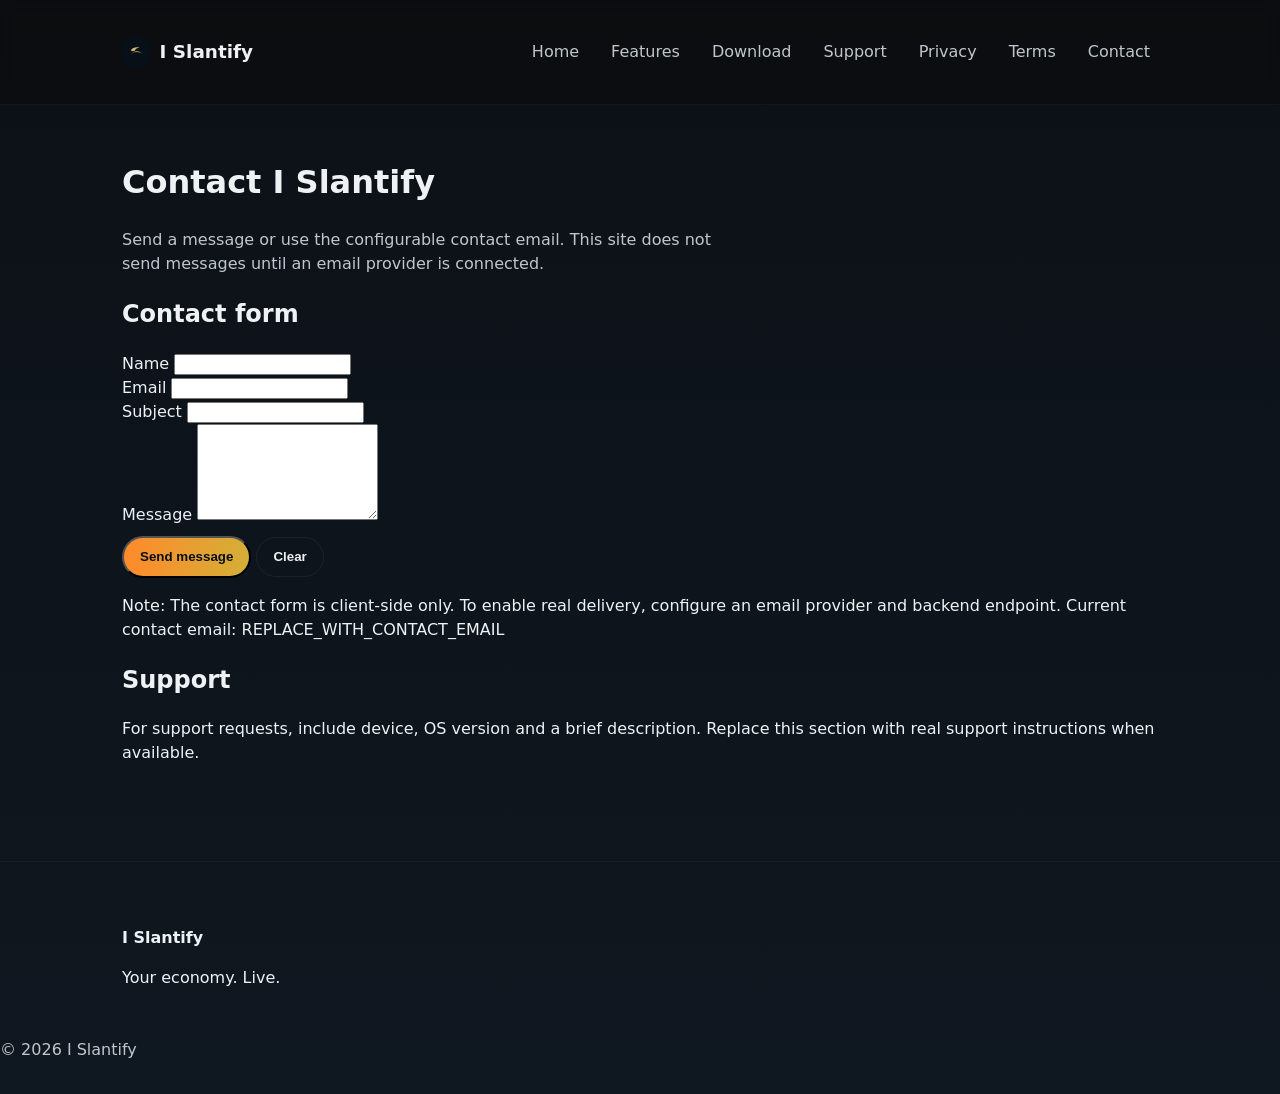
==== docs/contact/index.html @ b616e68d "Publish I Slantify website (docs) — ready for deploy Co-authored-by: Copilot <223556219+Copilot@user" ====
<!doctype html>
<html lang="en">
<head>
  <meta charset="utf-8">
  <meta name="viewport" content="width=device-width,initial-scale=1">
  <title>Contact — I Slantify</title>
  <meta name="description" content="Contact I Slantify.">
  <link rel="stylesheet" href="../assets/styles.css">
  <script src="../assets/config.js" defer></script>
</head>
<body>
  <header class="site-header">
    <div class="container header-inner">
      <a class="brand" href="../"><img src="../assets/icon-drake.svg" alt="I Slantify drake" class="drake-icon" aria-hidden="true"><span>I Slantify</span></a>
      <nav class="main-nav" aria-label="Main navigation">
        <a href="../">Home</a>
        <a href="../#features">Features</a>
        <a href="../download/">Download</a>
        <a href="../support/">Support</a>
        <a href="../privacy/">Privacy</a>
        <a href="../terms/">Terms</a>
        <a href="index.html">Contact</a>
      </nav>
      <button class="mobile-toggle" aria-expanded="false">Menu</button>
    </div>
  </header>

  <main>
    <div class="container">
      <h1>Contact I Slantify</h1>
      <p class="lead">Send a message or use the configurable contact email. This site does not send messages until an email provider is connected.</p>

      <section>
        <h2>Contact form</h2>
        <form id="contact-form" novalidate>
          <div>
            <label for="name">Name</label>
            <input id="name" name="name" type="text" required aria-required="true" />
          </div>
          <div>
            <label for="email">Email</label>
            <input id="email" name="email" type="email" required aria-required="true" />
          </div>
          <div>
            <label for="subject">Subject</label>
            <input id="subject" name="subject" type="text" required aria-required="true" />
          </div>
          <div>
            <label for="message">Message</label>
            <textarea id="message" name="message" rows="6" required aria-required="true"></textarea>
          </div>
          <div style="margin-top:.6rem">
            <button type="submit" class="btn primary">Send message</button>
            <button type="button" id="clear" class="btn secondary">Clear</button>
          </div>
          <p id="form-status" role="status" aria-live="polite" style="margin-top:.6rem"></p>
        </form>
        <p class="muted">Note: The contact form is client-side only. To enable real delivery, configure an email provider and backend endpoint. Current contact email: <span id="contact-email">REPLACE_WITH_CONTACT_EMAIL</span></p>
      </section>

      <section>
        <h2>Support</h2>
        <p>For support requests, include device, OS version and a brief description. Replace this section with real support instructions when available.</p>
      </section>
    </div>
  </main>

  <footer class="site-footer">
    <div class="container footer-inner">
      <div>
        <strong>I Slantify</strong>
        <p>Your economy. Live.</p>
      </div>
    </div>
    <div class="copyright">&copy; <span id="year"></span> I Slantify</div>
  </footer>

  <script>
    document.getElementById('year').textContent=new Date().getFullYear();
    const cfg = window.SITE_CONFIG || {};
    const contactEmailEl = document.getElementById('contact-email');
    if(cfg.CONTACT_EMAIL && !cfg.CONTACT_EMAIL.includes('REPLACE_WITH')) contactEmailEl.textContent = cfg.CONTACT_EMAIL;

    // Contact form validation (client-side only)
    const form = document.getElementById('contact-form');
    const status = document.getElementById('form-status');
    const clearBtn = document.getElementById('clear');
    if (clearBtn) clearBtn.addEventListener('click', () => form.reset());

    if (form) {
      form.addEventListener('submit', (ev) => {
        ev.preventDefault();
        status.textContent = '';
        const name = form.name.value.trim();
        const email = form.email.value.trim();
        const subject = form.subject.value.trim();
        const message = form.message.value.trim();
        if(!name || !email || !subject || !message) {
          status.textContent = 'Please fill in all required fields.'; status.style.color = '#ffb84d'; return;
        }
        // No backend configured — present instructions to user
        status.textContent = 'This form is not connected to an email service. Copy your message or contact us at: ' + (cfg.CONTACT_EMAIL && !cfg.CONTACT_EMAIL.includes('REPLACE_WITH') ? cfg.CONTACT_EMAIL : 'REPLACE_WITH_CONTACT_EMAIL');
        status.style.color = '#bfc7cd';
      });
    }
  </script>
</body>
</html>
---- docs/assets/styles.css ----
:root{
 --bg:#0f1720; /* lighter dark base */
 --card:#0b1220; /* slightly lighter card */
 --text:#eef2f5; /* lighter text */
 --muted:#bfc7cd; /* lighter muted */
 --accent:#ff8a2b; /* brighter orange */
 --gold:#d4af37; /* warmer gold */
  --radius:12px;
  --max-width:1100px;
}
*{box-sizing:border-box}
body{background:linear-gradient(180deg,#0c1116 0%, #0f1720 100%);color:var(--text);font-family:Inter, system-ui, -apple-system, 'Segoe UI', Roboto, 'Helvetica Neue', Arial;line-height:1.5;margin:0}
.container{max-width:var(--max-width);margin:0 auto;padding:2rem}
.site-header{border-bottom:1px solid rgba(255,255,255,0.04);position:sticky;top:0;background:rgba(12,12,12,0.55);backdrop-filter:blur(6px);z-index:30}
.header-inner{display:flex;align-items:center;gap:1rem;justify-content:space-between}
.brand{font-weight:700;color:var(--text);text-decoration:none;font-size:1.15rem;display:inline-flex;align-items:center;gap:.6rem}
.drake-icon{width:28px;height:28px;display:inline-block}
.main-nav{display:flex;gap:1rem}
.main-nav a{color:var(--muted);text-decoration:none;padding:.5rem}
.main-nav a:hover{color:var(--text)}
.mobile-toggle{display:none;background:transparent;border:1px solid rgba(255,255,255,0.06);color:var(--text);padding:.4rem .6rem;border-radius:8px}
.hero{padding:3.2rem 0}
.title{font-size:2.4rem;letter-spacing:1px;margin:.2rem 0;color:var(--text)}
.tagline{color:var(--accent);font-weight:700;margin:0}
.lead{color:var(--muted);max-width:60ch}
.hero-cta{margin-top:1rem;display:flex;gap:.8rem;flex-wrap:wrap}
.btn{display:inline-flex;align-items:center;gap:.6rem;padding:.7rem 1rem;border-radius:999px;text-decoration:none;font-weight:600}
.btn.primary{background:linear-gradient(90deg,var(--accent),var(--gold));color:#071018}
.btn.secondary{background:transparent;border:1px solid rgba(255,255,255,0.06);color:var(--text)}
.btn.ghost{background:transparent;border:1px dashed rgba(255,255,255,0.03);color:var(--muted)}
.btn.disabled{opacity:.6;pointer-events:none}
/* App badge styles (black/orange brand) */
.app-badges{display:flex;gap:0.8rem;margin-top:1.2rem;flex-wrap:wrap}
.app-badge{display:inline-flex;align-items:center;gap:.8rem;background:#05060a;color:var(--text);padding:.6rem 1rem;border-radius:12px;text-decoration:none;box-shadow:0 6px 18px rgba(2,6,12,0.6);min-height:48px}
.app-badge .icon-wrap{width:40px;height:40px;border-radius:8px;background:linear-gradient(180deg,var(--accent),var(--gold));display:flex;align-items:center;justify-content:center}
.app-badge img{width:26px;height:26px}
.app-badge .meta{display:flex;flex-direction:column;line-height:1}
.app-badge .meta .small{font-size:12px;color:var(--muted)}
.app-badge .meta .big{font-weight:700}
.features{padding:2.2rem 0}
.feature-grid{display:grid;grid-template-columns:repeat(auto-fit,minmax(180px,1fr));gap:1rem}
.card{background:linear-gradient(180deg, rgba(255,255,255,0.02), rgba(255,255,255,0.01));padding:1rem;border-radius:var(--radius);min-height:120px}
.download-cta{padding:2rem 0}
.download-buttons{display:flex;gap:1rem;flex-wrap:wrap}
.store{background:rgba(255,255,255,0.04);padding:.6rem 1rem;border-radius:10px}
.site-footer{border-top:1px solid rgba(255,255,255,0.04);padding:2rem 0;margin-top:3rem}
.footer-inner{display:flex;gap:1rem;align-items:center;justify-content:space-between}
.footer-nav{display:flex;flex-direction:column;gap:.4rem}
.store-links{display:flex;flex-direction:column;gap:.4rem}
footer .copyright{color:var(--muted)}
@media (max-width:800px){
 .header-inner{padding:0 1rem}
 .main-nav{display:none}
 .mobile-toggle{display:inline-block}
 .main-nav.open{display:flex;flex-direction:column;position:absolute;left:0;right:0;background:#071018;padding:1rem}
 .footer-inner{flex-direction:column;align-items:flex-start}
}
a[aria-disabled='true']{cursor:default}
.visually-hidden{position:absolute;left:-10000px}
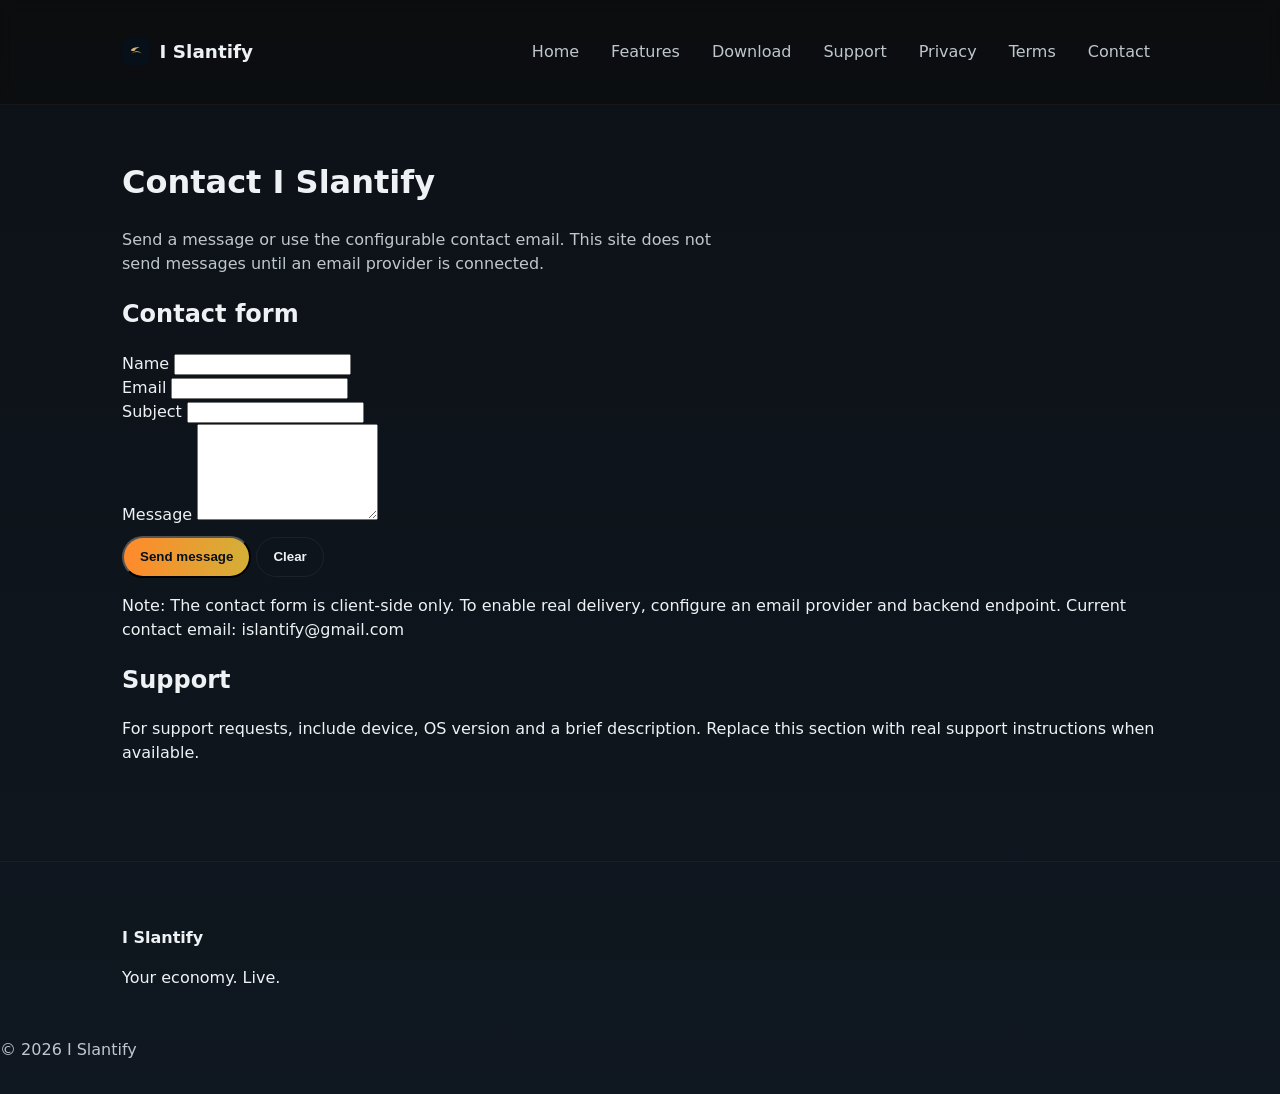
==== commit 7f4057bf: "Update production email config and live domain references for I Slantify SUPPORT_EMAIL=supportislant" ====
--- a/docs/contact/index.html
+++ b/docs/contact/index.html
@@ -55,7 +55,7 @@
           </div>
           <p id="form-status" role="status" aria-live="polite" style="margin-top:.6rem"></p>
         </form>
-        <p class="muted">Note: The contact form is client-side only. To enable real delivery, configure an email provider and backend endpoint. Current contact email: <span id="contact-email">REPLACE_WITH_CONTACT_EMAIL</span></p>
+        <p class="muted">Note: The contact form is client-side only. To enable real delivery, configure an email provider and backend endpoint. Current contact email: <span id="contact-email">islantify@gmail.com</span></p>
       </section>
 
       <section>
@@ -99,7 +99,8 @@
           status.textContent = 'Please fill in all required fields.'; status.style.color = '#ffb84d'; return;
         }
         // No backend configured — present instructions to user
-        status.textContent = 'This form is not connected to an email service. Copy your message or contact us at: ' + (cfg.CONTACT_EMAIL && !cfg.CONTACT_EMAIL.includes('REPLACE_WITH') ? cfg.CONTACT_EMAIL : 'REPLACE_WITH_CONTACT_EMAIL');
+        const sendEmail = cfg.CONTACT_EMAIL && !cfg.CONTACT_EMAIL.includes('REPLACE_WITH') ? cfg.CONTACT_EMAIL : 'islantify@gmail.com';
+        status.textContent = 'This form is not connected to an email service. Copy your message or contact us at: ' + sendEmail;
         status.style.color = '#bfc7cd';
       });
     }
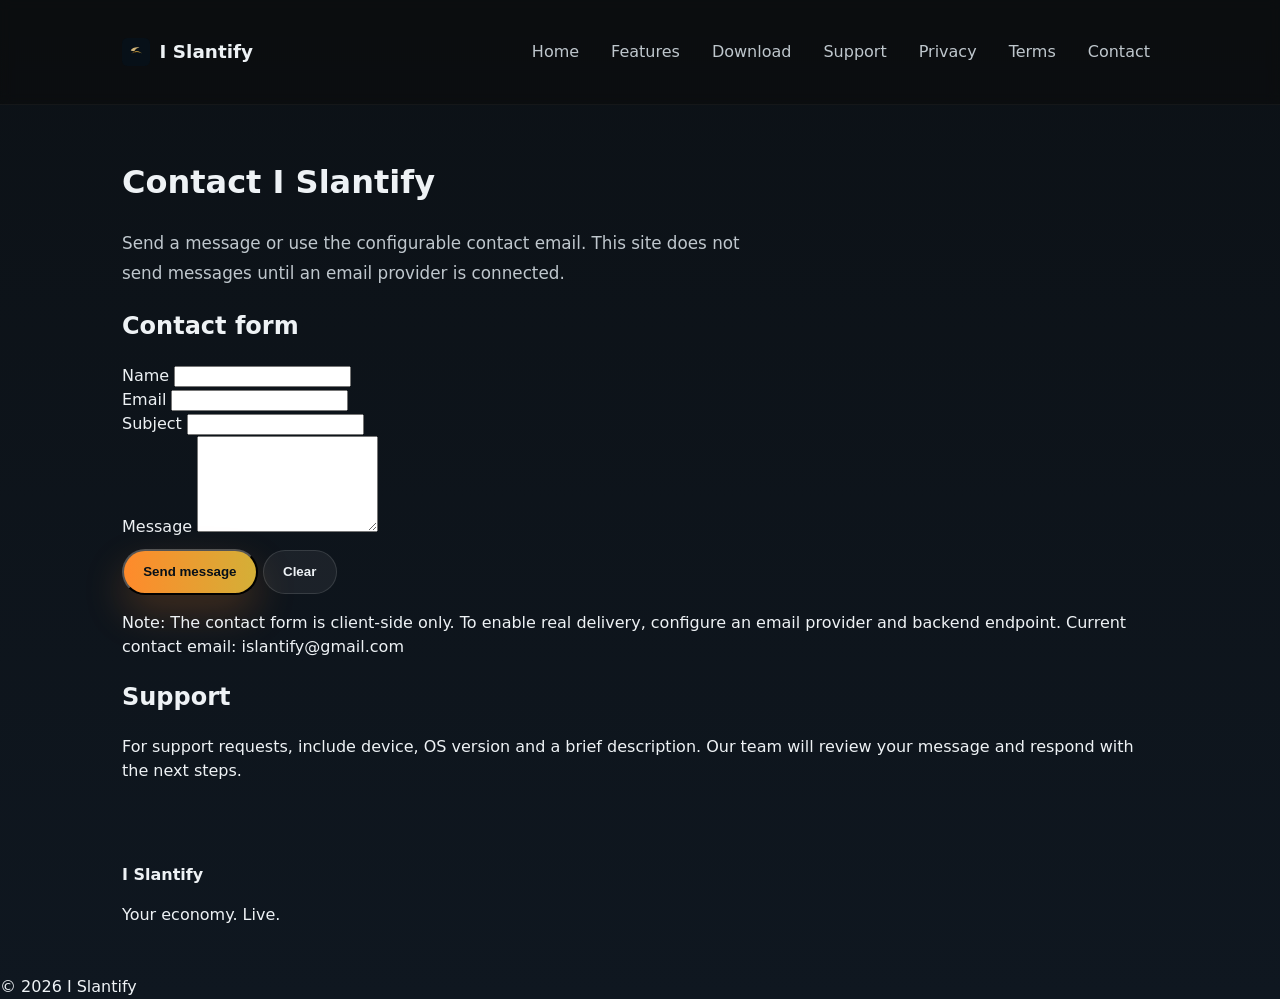
==== commit df285217: "Finalize production homepage and legal pages, update privacy/terms text and support contact copy" ====
--- a/docs/contact/index.html
+++ b/docs/contact/index.html
@@ -60,7 +60,7 @@
 
       <section>
         <h2>Support</h2>
-        <p>For support requests, include device, OS version and a brief description. Replace this section with real support instructions when available.</p>
+        <p>For support requests, include device, OS version and a brief description. Our team will review your message and respond with the next steps.</p>
       </section>
     </div>
   </main>
--- a/docs/assets/styles.css
+++ b/docs/assets/styles.css
@@ -9,7 +9,7 @@
   --max-width:1100px;
 }
 *{box-sizing:border-box}
-body{background:linear-gradient(180deg,#0c1116 0%, #0f1720 100%);color:var(--text);font-family:Inter, system-ui, -apple-system, 'Segoe UI', Roboto, 'Helvetica Neue', Arial;line-height:1.5;margin:0}
+body{background:linear-gradient(180deg,#0c1116 0%, #0f1720 100%);color:var(--text);font-family:Inter, system-ui, -apple-system, 'Segoe UI', Roboto, 'Helvetica Neue', Arial;line-height:1.5;margin:0;overflow-x:hidden}
 .container{max-width:var(--max-width);margin:0 auto;padding:2rem}
 .site-header{border-bottom:1px solid rgba(255,255,255,0.04);position:sticky;top:0;background:rgba(12,12,12,0.55);backdrop-filter:blur(6px);z-index:30}
 .header-inner{display:flex;align-items:center;gap:1rem;justify-content:space-between}
@@ -19,41 +19,111 @@
 .main-nav a{color:var(--muted);text-decoration:none;padding:.5rem}
 .main-nav a:hover{color:var(--text)}
 .mobile-toggle{display:none;background:transparent;border:1px solid rgba(255,255,255,0.06);color:var(--text);padding:.4rem .6rem;border-radius:8px}
-.hero{padding:3.2rem 0}
-.title{font-size:2.4rem;letter-spacing:1px;margin:.2rem 0;color:var(--text)}
-.tagline{color:var(--accent);font-weight:700;margin:0}
-.lead{color:var(--muted);max-width:60ch}
-.hero-cta{margin-top:1rem;display:flex;gap:.8rem;flex-wrap:wrap}
-.btn{display:inline-flex;align-items:center;gap:.6rem;padding:.7rem 1rem;border-radius:999px;text-decoration:none;font-weight:600}
-.btn.primary{background:linear-gradient(90deg,var(--accent),var(--gold));color:#071018}
-.btn.secondary{background:transparent;border:1px solid rgba(255,255,255,0.06);color:var(--text)}
+.hero{padding:5rem 0}
+.hero-grid{display:grid;grid-template-columns:1.1fr .95fr;gap:2rem;align-items:center}
+.hero-copy{max-width:560px}
+.eyebrow{display:inline-flex;padding:.45rem 1rem;border-radius:999px;background:rgba(255,255,255,.04);color:var(--accent);font-size:.85rem;text-transform:uppercase;letter-spacing:.12em}
+.title{font-size:3.4rem;letter-spacing:1px;margin:.6rem 0;color:var(--text);line-height:1.02}
+.tagline{color:var(--accent);font-weight:700;font-size:1.35rem;margin:.2rem 0}
+.lead{color:var(--muted);max-width:58ch;font-size:1.05rem;line-height:1.8}
+.hero-cta{margin-top:1.8rem;display:flex;gap:.9rem;flex-wrap:wrap}
+.btn{display:inline-flex;align-items:center;gap:.7rem;padding:.85rem 1.2rem;border-radius:999px;text-decoration:none;font-weight:700;transition:transform .2s ease,box-shadow .2s ease}
+.btn:hover{transform:translateY(-1px)}
+.btn.primary{background:linear-gradient(90deg,var(--accent),var(--gold));color:#071018;box-shadow:0 18px 40px rgba(255,138,43,.22)}
+.btn.secondary{background:rgba(255,255,255,.06);border:1px solid rgba(255,255,255,0.12);color:var(--text)}
 .btn.ghost{background:transparent;border:1px dashed rgba(255,255,255,0.03);color:var(--muted)}
 .btn.disabled{opacity:.6;pointer-events:none}
-/* App badge styles (black/orange brand) */
-.app-badges{display:flex;gap:0.8rem;margin-top:1.2rem;flex-wrap:wrap}
-.app-badge{display:inline-flex;align-items:center;gap:.8rem;background:#05060a;color:var(--text);padding:.6rem 1rem;border-radius:12px;text-decoration:none;box-shadow:0 6px 18px rgba(2,6,12,0.6);min-height:48px}
-.app-badge .icon-wrap{width:40px;height:40px;border-radius:8px;background:linear-gradient(180deg,var(--accent),var(--gold));display:flex;align-items:center;justify-content:center}
-.app-badge img{width:26px;height:26px}
-.app-badge .meta{display:flex;flex-direction:column;line-height:1}
-.app-badge .meta .small{font-size:12px;color:var(--muted)}
-.app-badge .meta .big{font-weight:700}
-.features{padding:2.2rem 0}
-.feature-grid{display:grid;grid-template-columns:repeat(auto-fit,minmax(180px,1fr));gap:1rem}
-.card{background:linear-gradient(180deg, rgba(255,255,255,0.02), rgba(255,255,255,0.01));padding:1rem;border-radius:var(--radius);min-height:120px}
-.download-cta{padding:2rem 0}
-.download-buttons{display:flex;gap:1rem;flex-wrap:wrap}
-.store{background:rgba(255,255,255,0.04);padding:.6rem 1rem;border-radius:10px}
-.site-footer{border-top:1px solid rgba(255,255,255,0.04);padding:2rem 0;margin-top:3rem}
-.footer-inner{display:flex;gap:1rem;align-items:center;justify-content:space-between}
-.footer-nav{display:flex;flex-direction:column;gap:.4rem}
-.store-links{display:flex;flex-direction:column;gap:.4rem}
-footer .copyright{color:var(--muted)}
+.hero-highlights{display:flex;flex-wrap:wrap;gap:.8rem;margin-top:2rem}
+.hero-highlights span{background:rgba(255,255,255,.05);padding:.75rem 1rem;border-radius:999px;font-size:.92rem;color:var(--muted);border:1px solid rgba(255,255,255,.06)}
+.hero-visual{display:flex;flex-direction:column;gap:1.5rem;align-items:center}
+.phone-shell{width:100%;max-width:420px;background:linear-gradient(180deg,#09101b,#0f1724);border:1px solid rgba(255,255,255,.08);box-shadow:0 40px 90px rgba(0,0,0,.35);border-radius:42px;padding:1rem;display:flex;flex-direction:column;gap:1rem}
+.phone-top{display:flex;align-items:center;justify-content:space-between;color:var(--muted);font-size:.85rem;gap:.75rem;padding:.5rem 0 .2rem}
+.screen-chip{width:46px;height:10px;border-radius:999px;background:linear-gradient(90deg,var(--accent),var(--gold));display:inline-block;box-shadow:0 0 18px rgba(255,138,43,.18)}
+.screen-title{font-weight:700;color:#f8fbff}
+.screen-tag{font-size:.72rem;padding:.4rem .8rem;border-radius:999px;background:rgba(255,138,43,.12);color:var(--accent);text-transform:uppercase;letter-spacing:.08em}
+.phone-screen{background:rgba(255,255,255,.02);border:1px solid rgba(255,255,255,.07);border-radius:32px;padding:1.5rem;display:flex;flex-direction:column;gap:1.4rem}
+.screen-balance{display:flex;flex-direction:column;gap:.35rem}
+.screen-label{font-size:.92rem;color:var(--muted);text-transform:uppercase;letter-spacing:.12em}
+.screen-value{font-size:3rem;line-height:1;letter-spacing:.01em;color:var(--text)}
+.screen-note{color:var(--muted);font-size:.98rem}
+.screen-metrics{display:grid;grid-template-columns:1fr 1fr;gap:1rem}
+.screen-metrics div{background:rgba(255,255,255,.035);padding:1rem;border-radius:22px;border:1px solid rgba(255,255,255,.06)}
+.screen-metrics span{display:block;color:var(--muted);font-size:.9rem;margin-bottom:.45rem}
+.screen-metrics strong{display:block;font-size:1.1rem;color:var(--text)}
+.screen-forecast{display:grid;grid-template-columns:1fr 1fr;gap:1rem}
+.screen-forecast div{background:rgba(255,255,255,.03);padding:1rem;border-radius:22px;border:1px solid rgba(255,255,255,.06)}
+.screen-forecast span{color:var(--muted);font-size:.9rem}
+.screen-forecast strong{display:block;margin-top:.45rem;font-size:1.05rem;color:var(--text)}
+.hero-qr-grid{display:grid;grid-template-columns:minmax(220px,340px);gap:1rem;margin-top:1rem}
+.hero-qr-grid .qr-block{background:rgba(255,255,255,.03);border:1px solid rgba(255,255,255,.07);padding:1rem;border-radius:24px;display:flex;flex-direction:column;align-items:center;gap:.8rem}
+.hero-qr-grid .qr-block p{font-size:.95rem;color:var(--muted);margin:0;text-align:center}
+.section-header{max-width:760px;margin:0 auto 2rem;text-align:center}
+.section-header .eyebrow{margin-bottom:1rem}
+.live-income{padding:4rem 0}
+.live-grid{display:grid;grid-template-columns:1.1fr .9fr;gap:1.5rem;align-items:start}
+.income-panel{background:linear-gradient(180deg,rgba(255,138,43,.12),rgba(5,12,21,.98));padding:2rem;border-radius:30px;border:1px solid rgba(255,138,43,.12);box-shadow:0 30px 70px rgba(0,0,0,.22)}
+.income-panel-top{display:flex;justify-content:space-between;align-items:center;color:var(--muted);margin-bottom:1.5rem}
+.demo-pill{padding:.45rem .95rem;border-radius:999px;background:rgba(255,138,43,.15);color:var(--accent);font-size:.78rem;text-transform:uppercase;letter-spacing:.08em}
+.income-panel-value strong{font-size:3.1rem;line-height:1;color:var(--text);display:block}
+.panel-caption{color:var(--muted);margin-top:.6rem;font-size:1rem}
+.income-trend{margin-top:1.8rem;padding:1rem;border-radius:24px;background:rgba(255,255,255,.02);border:1px solid rgba(255,255,255,.06);color:var(--text)}
+.income-trend span{display:inline-flex;align-items:center;gap:.55rem;font-weight:700;color:var(--accent);font-size:1rem}
+.income-trend p{margin:.5rem 0 0;color:var(--muted);font-size:.95rem}
+.income-details{display:grid;gap:1rem}
+.detail-card{background:linear-gradient(180deg, rgba(255,255,255,.02), rgba(255,255,255,0.01));padding:1.4rem;border-radius:24px;border:1px solid rgba(255,255,255,.06)}
+.detail-card h3{margin-top:0;margin-bottom:.8rem}
+.feature-showcase{padding:4rem 0}
+.feature-showcase .feature-grid{grid-template-columns:repeat(auto-fit,minmax(240px,1fr));gap:1.2rem}
+.feature-card{background:linear-gradient(180deg,rgba(255,255,255,.03),rgba(255,255,255,.01));padding:1.5rem;border-radius:28px;border:1px solid rgba(255,255,255,.06);backdrop-filter:blur(4px);min-height:320px;display:flex;flex-direction:column}
+.feature-card h3{margin:1.15rem 0 .8rem}
+.feature-card p{color:var(--muted);flex:1}
+.feature-screen{height:170px;border-radius:28px;position:relative;overflow:hidden;background:linear-gradient(180deg,#08101b,#111925);border:1px solid rgba(255,255,255,.06);box-shadow:inset 0 0 0 1px rgba(255,255,255,.02)}
+.feature-screen::before{content:'';position:absolute;top:0;left:0;width:100%;height:30%;background:linear-gradient(180deg,rgba(255,255,255,.12),transparent)}
+.feature-live{background-image:radial-gradient(circle at top left,rgba(255,138,43,.24),transparent 35%),linear-gradient(180deg,#07121c,#101a28)}
+.feature-overview{background-image:radial-gradient(circle at top right,rgba(212,175,55,.22),transparent 35%),linear-gradient(180deg,#08101a,#121b26)}
+.feature-budget{background-image:radial-gradient(circle at top left,rgba(255,138,43,.16),transparent 30%),linear-gradient(180deg,#09101d,#111b27)}
+.feature-wallet{background-image:radial-gradient(circle at bottom right,rgba(255,255,255,.08),transparent 30%),linear-gradient(180deg,#08131f,#0f1d2a)}
+.feature-bank{background-image:radial-gradient(circle at top right,rgba(255,255,255,.08),transparent 32%),linear-gradient(180deg,#08101d,#111d28)}
+.feature-ai{background-image:radial-gradient(circle at top left,rgba(255,138,43,.18),transparent 30%),linear-gradient(180deg,#09101d,#121922)}
+.video-section{padding:4rem 0}
+.section-split{display:grid;grid-template-columns:1fr 1fr;gap:2rem;align-items:center}
+.video-copy{max-width:560px}
+.video-placeholder{display:flex;justify-content:center}
+.video-frame{width:100%;min-height:270px;border-radius:32px;border:1px solid rgba(255,255,255,.06);background:linear-gradient(180deg,rgba(255,255,255,.02),rgba(255,255,255,.01));display:flex;align-items:center;justify-content:center;flex-direction:column;gap:1rem;padding:2rem}
+.play-icon{width:70px;height:70px;border-radius:50%;background:rgba(255,138,43,.18);display:flex;align-items:center;justify-content:center;position:relative}
+.play-icon::before{content:'';border-style:solid;border-width:14px 0 14px 22px;border-color:transparent transparent transparent rgba(255,255,255,.95);display:inline-block;margin-left:5px}
+.video-frame p{color:var(--muted);max-width:20rem;text-align:center;margin:0}
+.why-section{padding:4rem 0}
+.why-grid{display:grid;grid-template-columns:repeat(auto-fit,minmax(220px,1fr));gap:1rem}
+.download-panel{padding:4rem 0}
+.download-grid{display:grid;grid-template-columns:1.2fr .9fr;gap:2rem;align-items:center}
+.download-copy{max-width:560px}
+.download-actions{margin-top:1.5rem;display:flex;flex-wrap:wrap;gap:1rem}
+.download-qr-card{display:flex;justify-content:center}
+.download-qr-card .qr-block{width:100%;max-width:320px;padding:1.5rem;background:rgba(255,255,255,.03);border:1px solid rgba(255,255,255,.07);border-radius:28px;display:flex;flex-direction:column;align-items:center;gap:1rem}
+.download-qr-card .qr-block p{color:var(--muted);text-align:center;margin:0}
+@media (max-width:1200px){
+ .hero-grid,.section-split,.live-grid,.download-grid{grid-template-columns:1fr}
+ .hero{padding:4rem 0}
+}
+@media (max-width:900px){
+ .title{font-size:2.8rem}
+ .hero-copy{max-width:100%}
+ .hero-visual{width:100%}
+ .hero-highlights{justify-content:flex-start}
+ .feature-card{min-height:0}
+}
 @media (max-width:800px){
  .header-inner{padding:0 1rem}
  .main-nav{display:none}
  .mobile-toggle{display:inline-block}
  .main-nav.open{display:flex;flex-direction:column;position:absolute;left:0;right:0;background:#071018;padding:1rem}
  .footer-inner{flex-direction:column;align-items:flex-start}
+ .hero-grid,.section-split,.live-grid,.download-grid{grid-template-columns:1fr}
+ .phone-shell{max-width:100%}
+ .hero-cta,.download-actions{flex-direction:column}
+ .feature-grid{grid-template-columns:1fr}
+ .hero{padding:3rem 0}
 }
 a[aria-disabled='true']{cursor:default}
 .visually-hidden{position:absolute;left:-10000px}
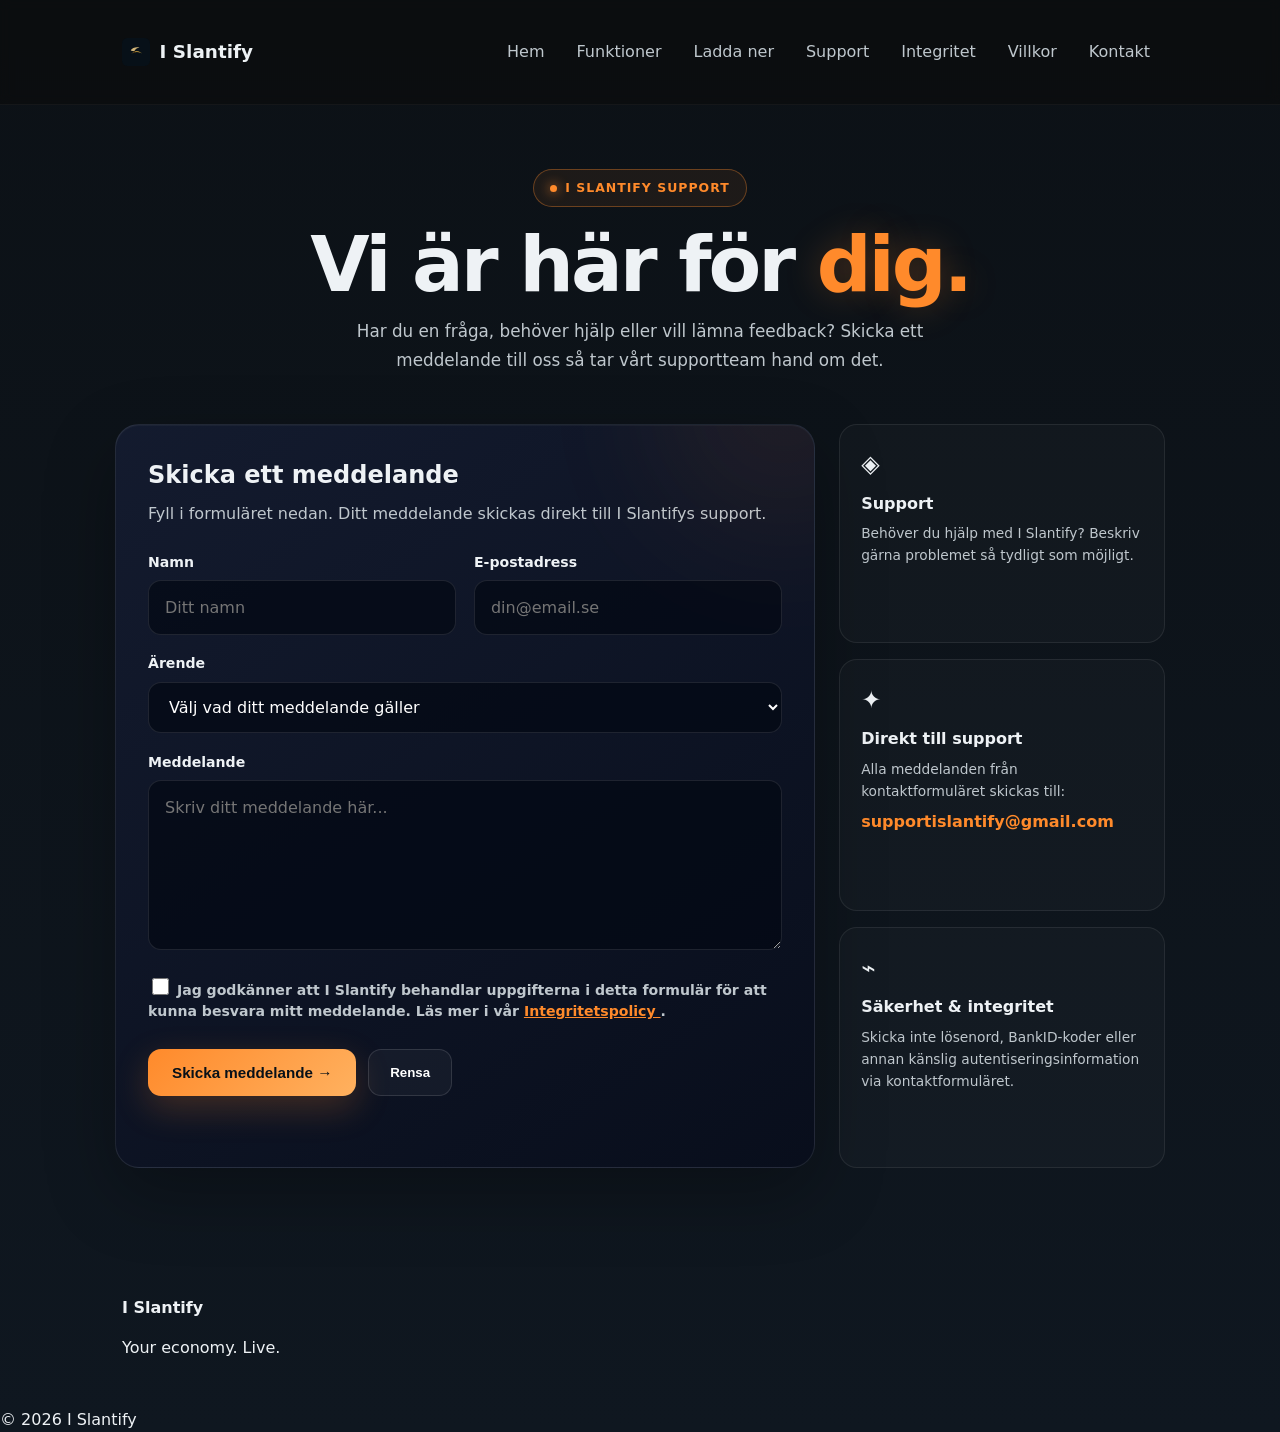
==== commit ccf29ecf: "Update index.html" ====
--- a/docs/contact/index.html
+++ b/docs/contact/index.html
@@ -1,109 +1,701 @@
 <!doctype html>
-<html lang="en">
+<html lang="sv">
 <head>
   <meta charset="utf-8">
   <meta name="viewport" content="width=device-width,initial-scale=1">
-  <title>Contact — I Slantify</title>
-  <meta name="description" content="Contact I Slantify.">
+
+  <title>Kontakta oss — I Slantify</title>
+  <meta name="description" content="Kontakta I Slantify. Skicka ett meddelande till vårt supportteam.">
+
   <link rel="stylesheet" href="../assets/styles.css">
   <script src="../assets/config.js" defer></script>
+
+  <style>
+    /* =========================================================
+       I SLANTIFY — FUTURISTIC CONTACT PAGE
+       ========================================================= */
+
+    .contact-page {
+      padding: 4rem 0 6rem;
+    }
+
+    .contact-hero {
+      text-align: center;
+      max-width: 760px;
+      margin: 0 auto 3rem;
+    }
+
+    .contact-badge {
+      display: inline-flex;
+      align-items: center;
+      gap: .5rem;
+      padding: .55rem 1rem;
+      border: 1px solid rgba(255,138,43,.35);
+      border-radius: 999px;
+      background: rgba(255,138,43,.07);
+      color: var(--accent);
+      font-size: .78rem;
+      font-weight: 800;
+      letter-spacing: .08em;
+      text-transform: uppercase;
+    }
+
+    .contact-badge::before {
+      content: "";
+      width: 7px;
+      height: 7px;
+      border-radius: 50%;
+      background: var(--accent);
+      box-shadow: 0 0 12px var(--accent);
+    }
+
+    .contact-hero h1 {
+      margin: 1.25rem 0 .8rem;
+      font-size: clamp(2.5rem, 6vw, 4.8rem);
+      line-height: 1;
+      letter-spacing: -.04em;
+    }
+
+    .contact-hero h1 span {
+      color: var(--accent);
+      text-shadow: 0 0 35px rgba(255,138,43,.25);
+    }
+
+    .contact-hero .lead {
+      max-width: 650px;
+      margin: 0 auto;
+      color: var(--muted);
+      font-size: 1.05rem;
+      line-height: 1.75;
+    }
+
+    .contact-grid {
+      display: grid;
+      grid-template-columns: minmax(0, 1.5fr) minmax(260px, .7fr);
+      gap: 1.5rem;
+      max-width: 1050px;
+      margin: 0 auto;
+    }
+
+    .contact-card {
+      position: relative;
+      padding: 2rem;
+      border: 1px solid rgba(255,255,255,.09);
+      border-radius: 24px;
+      background:
+        linear-gradient(
+          145deg,
+          rgba(20,28,48,.92),
+          rgba(8,14,28,.92)
+        );
+      box-shadow:
+        0 25px 70px rgba(0,0,0,.28),
+        inset 0 1px 0 rgba(255,255,255,.04);
+      overflow: hidden;
+    }
+
+    .contact-card::before {
+      content: "";
+      position: absolute;
+      width: 260px;
+      height: 260px;
+      top: -150px;
+      right: -100px;
+      background: var(--accent);
+      opacity: .07;
+      filter: blur(70px);
+      border-radius: 50%;
+      pointer-events: none;
+    }
+
+    .contact-card h2 {
+      margin-top: 0;
+      margin-bottom: .5rem;
+    }
+
+    .contact-card-intro {
+      margin-top: 0;
+      margin-bottom: 1.6rem;
+      color: var(--muted);
+      line-height: 1.6;
+    }
+
+    .contact-form {
+      display: grid;
+      gap: 1.15rem;
+    }
+
+    .contact-form label {
+      display: block;
+      margin-bottom: .45rem;
+      font-weight: 700;
+      font-size: .88rem;
+    }
+
+    .contact-form input,
+    .contact-form select,
+    .contact-form textarea {
+      width: 100%;
+      box-sizing: border-box;
+      border: 1px solid rgba(255,255,255,.10);
+      border-radius: 13px;
+      background: rgba(4,9,20,.72);
+      color: #fff;
+      padding: .9rem 1rem;
+      font: inherit;
+      outline: none;
+      transition: .2s ease;
+    }
+
+    .contact-form input:focus,
+    .contact-form select:focus,
+    .contact-form textarea:focus {
+      border-color: rgba(255,138,43,.65);
+      box-shadow:
+        0 0 0 3px rgba(255,138,43,.08),
+        0 0 25px rgba(255,138,43,.06);
+    }
+
+    .contact-form textarea {
+      min-height: 170px;
+      resize: vertical;
+    }
+
+    .contact-form select {
+      appearance: auto;
+    }
+
+    .contact-form-grid {
+      display: grid;
+      grid-template-columns: 1fr 1fr;
+      gap: 1.15rem;
+    }
+
+    .field-full {
+      grid-column: 1 / -1;
+    }
+
+    .consent {
+      display: flex;
+      align-items: flex-start;
+      gap: .7rem;
+      color: var(--muted);
+      font-size: .78rem;
+      line-height: 1.55;
+    }
+
+    .consent input {
+      width: 17px;
+      height: 17px;
+      margin-top: 2px;
+      flex: 0 0 auto;
+      accent-color: var(--accent);
+    }
+
+    .consent a {
+      color: var(--accent);
+    }
+
+    .contact-actions {
+      display: flex;
+      gap: .75rem;
+      align-items: center;
+      flex-wrap: wrap;
+    }
+
+    .contact-submit {
+      border: 0;
+      cursor: pointer;
+      padding: .95rem 1.5rem;
+      border-radius: 13px;
+      background: linear-gradient(135deg, var(--accent), #ffb15f);
+      color: #071018;
+      font-weight: 800;
+      font-size: .95rem;
+      box-shadow: 0 12px 35px rgba(255,138,43,.22);
+      transition: .2s ease;
+    }
+
+    .contact-submit:hover {
+      transform: translateY(-2px);
+      box-shadow: 0 18px 45px rgba(255,138,43,.32);
+    }
+
+    .contact-clear {
+      border: 1px solid rgba(255,255,255,.12);
+      cursor: pointer;
+      padding: .95rem 1.3rem;
+      border-radius: 13px;
+      background: rgba(255,255,255,.04);
+      color: #fff;
+      font-weight: 700;
+    }
+
+    .contact-status {
+      min-height: 1.3rem;
+      margin: 0;
+      font-size: .85rem;
+      font-weight: 600;
+    }
+
+    .contact-info {
+      display: grid;
+      gap: 1rem;
+    }
+
+    .info-box {
+      padding: 1.35rem;
+      border: 1px solid rgba(255,255,255,.08);
+      border-radius: 18px;
+      background: rgba(255,255,255,.025);
+    }
+
+    .info-icon {
+      font-size: 1.5rem;
+      margin-bottom: .6rem;
+    }
+
+    .info-box h3 {
+      margin: 0 0 .4rem;
+      font-size: 1rem;
+    }
+
+    .info-box p {
+      margin: 0;
+      color: var(--muted);
+      font-size: .86rem;
+      line-height: 1.6;
+    }
+
+    .support-email {
+      display: inline-block;
+      margin-top: .55rem;
+      color: var(--accent);
+      font-weight: 700;
+      text-decoration: none;
+      word-break: break-word;
+    }
+
+    .support-email:hover {
+      text-decoration: underline;
+    }
+
+    @media (max-width: 800px) {
+      .contact-grid {
+        grid-template-columns: 1fr;
+      }
+    }
+
+    @media (max-width: 600px) {
+      .contact-page {
+        padding: 2.5rem 0 4rem;
+      }
+
+      .contact-card {
+        padding: 1.3rem;
+        border-radius: 20px;
+      }
+
+      .contact-form-grid {
+        grid-template-columns: 1fr;
+      }
+
+      .field-full {
+        grid-column: auto;
+      }
+
+      .contact-actions {
+        flex-direction: column;
+        align-items: stretch;
+      }
+
+      .contact-submit,
+      .contact-clear {
+        width: 100%;
+      }
+    }
+  </style>
 </head>
+
 <body>
-  <header class="site-header">
-    <div class="container header-inner">
-      <a class="brand" href="../"><img src="../assets/icon-drake.svg" alt="I Slantify drake" class="drake-icon" aria-hidden="true"><span>I Slantify</span></a>
-      <nav class="main-nav" aria-label="Main navigation">
-        <a href="../">Home</a>
-        <a href="../#features">Features</a>
-        <a href="../download/">Download</a>
-        <a href="../support/">Support</a>
-        <a href="../privacy/">Privacy</a>
-        <a href="../terms/">Terms</a>
-        <a href="index.html">Contact</a>
-      </nav>
-      <button class="mobile-toggle" aria-expanded="false">Menu</button>
+
+<header class="site-header">
+  <div class="container header-inner">
+
+    <a class="brand" href="../">
+      <img
+        src="../assets/icon-drake.svg"
+        alt="I Slantify"
+        class="drake-icon"
+        aria-hidden="true"
+      >
+      <span>I Slantify</span>
+    </a>
+
+    <nav class="main-nav" aria-label="Huvudnavigation">
+      <a href="../">Hem</a>
+      <a href="../#features">Funktioner</a>
+      <a href="../download/">Ladda ner</a>
+      <a href="../support/">Support</a>
+      <a href="../privacy/">Integritet</a>
+      <a href="../terms/">Villkor</a>
+      <a href="index.html" aria-current="page">Kontakt</a>
+    </nav>
+
+    <button class="mobile-toggle" aria-expanded="false">
+      Meny
+    </button>
+
+  </div>
+</header>
+
+
+<main>
+
+  <div class="container contact-page">
+
+    <section class="contact-hero">
+
+      <div class="contact-badge">
+        I Slantify Support
+      </div>
+
+      <h1>
+        Vi är här för <span>dig.</span>
+      </h1>
+
+      <p class="lead">
+        Har du en fråga, behöver hjälp eller vill lämna feedback?
+        Skicka ett meddelande till oss så tar vårt supportteam hand om det.
+      </p>
+
+    </section>
+
+
+    <div class="contact-grid">
+
+      <!-- CONTACT FORM -->
+
+      <section class="contact-card">
+
+        <h2>Skicka ett meddelande</h2>
+
+        <p class="contact-card-intro">
+          Fyll i formuläret nedan. Ditt meddelande skickas direkt till
+          I Slantifys support.
+        </p>
+
+
+        <form
+          id="contact-form"
+          class="contact-form"
+          action="https://formsubmit.co/supportislantify@gmail.com"
+          method="POST"
+        >
+
+          <!-- FormSubmit configuration -->
+
+          <input
+            type="hidden"
+            name="_subject"
+            value="Nytt meddelande från I Slantify"
+          >
+
+          <input
+            type="hidden"
+            name="_template"
+            value="table"
+          >
+
+          <input
+            type="hidden"
+            name="_captcha"
+            value="true"
+          >
+
+          <input
+            type="hidden"
+            name="_url"
+            value="https://www.islantify.com/contact/"
+          >
+
+          <input
+            type="hidden"
+            name="_next"
+            value="https://www.islantify.com/contact/tack.html"
+          >
+
+          <!-- Honeypot for bots -->
+
+          <input
+            type="text"
+            name="_honey"
+            tabindex="-1"
+            autocomplete="off"
+            style="display:none"
+            aria-hidden="true"
+          >
+
+
+          <div class="contact-form-grid">
+
+            <div>
+              <label for="name">Namn</label>
+
+              <input
+                id="name"
+                name="name"
+                type="text"
+                autocomplete="name"
+                placeholder="Ditt namn"
+                required
+              >
+            </div>
+
+
+            <div>
+              <label for="email">E-postadress</label>
+
+              <input
+                id="email"
+                name="email"
+                type="email"
+                autocomplete="email"
+                placeholder="din@email.se"
+                required
+              >
+            </div>
+
+
+            <div class="field-full">
+              <label for="subject">Ärende</label>
+
+              <select
+                id="subject"
+                name="subject"
+                required
+              >
+                <option value="" selected disabled>
+                  Välj vad ditt meddelande gäller
+                </option>
+
+                <option value="Allmän fråga">
+                  Allmän fråga
+                </option>
+
+                <option value="Teknisk support">
+                  Teknisk support
+                </option>
+
+                <option value="Konto och inloggning">
+                  Konto och inloggning
+                </option>
+
+                <option value="Premium och prenumeration">
+                  Premium / prenumeration
+                </option>
+
+                <option value="Bankkoppling">
+                  Bankkoppling
+                </option>
+
+                <option value="Säkerhet och integritet">
+                  Säkerhet / integritet
+                </option>
+
+                <option value="Feedback och förslag">
+                  Feedback / förslag
+                </option>
+
+                <option value="Annat">
+                  Annat
+                </option>
+
+              </select>
+            </div>
+
+
+            <div class="field-full">
+
+              <label for="message">
+                Meddelande
+              </label>
+
+              <textarea
+                id="message"
+                name="message"
+                placeholder="Skriv ditt meddelande här..."
+                required
+              ></textarea>
+
+            </div>
+
+          </div>
+
+
+          <label class="consent">
+
+            <input
+              type="checkbox"
+              required
+            >
+
+            <span>
+              Jag godkänner att I Slantify behandlar uppgifterna
+              i detta formulär för att kunna besvara mitt meddelande.
+              Läs mer i vår
+              <a href="../privacy/">
+                Integritetspolicy
+              </a>.
+            </span>
+
+          </label>
+
+
+          <div class="contact-actions">
+
+            <button
+              type="submit"
+              class="contact-submit"
+            >
+              Skicka meddelande →
+            </button>
+
+            <button
+              type="reset"
+              class="contact-clear"
+            >
+              Rensa
+            </button>
+
+          </div>
+
+
+          <p
+            id="form-status"
+            class="contact-status"
+            role="status"
+            aria-live="polite"
+          ></p>
+
+        </form>
+
+      </section>
+
+
+      <!-- INFORMATION -->
+
+      <aside class="contact-info">
+
+        <div class="info-box">
+
+          <div class="info-icon">◈</div>
+
+          <h3>Support</h3>
+
+          <p>
+            Behöver du hjälp med I Slantify?
+            Beskriv gärna problemet så tydligt som möjligt.
+          </p>
+
+        </div>
+
+
+        <div class="info-box">
+
+          <div class="info-icon">✦</div>
+
+          <h3>Direkt till support</h3>
+
+          <p>
+            Alla meddelanden från kontaktformuläret skickas till:
+          </p>
+
+          <a
+            class="support-email"
+            href="mailto:supportislantify@gmail.com"
+          >
+            supportislantify@gmail.com
+          </a>
+
+        </div>
+
+
+        <div class="info-box">
+
+          <div class="info-icon">⌁</div>
+
+          <h3>Säkerhet & integritet</h3>
+
+          <p>
+            Skicka inte lösenord, BankID-koder eller annan
+            känslig autentiseringsinformation via kontaktformuläret.
+          </p>
+
+        </div>
+
+      </aside>
+
     </div>
-  </header>
-
-  <main>
-    <div class="container">
-      <h1>Contact I Slantify</h1>
-      <p class="lead">Send a message or use the configurable contact email. This site does not send messages until an email provider is connected.</p>
-
-      <section>
-        <h2>Contact form</h2>
-        <form id="contact-form" novalidate>
-          <div>
-            <label for="name">Name</label>
-            <input id="name" name="name" type="text" required aria-required="true" />
-          </div>
-          <div>
-            <label for="email">Email</label>
-            <input id="email" name="email" type="email" required aria-required="true" />
-          </div>
-          <div>
-            <label for="subject">Subject</label>
-            <input id="subject" name="subject" type="text" required aria-required="true" />
-          </div>
-          <div>
-            <label for="message">Message</label>
-            <textarea id="message" name="message" rows="6" required aria-required="true"></textarea>
-          </div>
-          <div style="margin-top:.6rem">
-            <button type="submit" class="btn primary">Send message</button>
-            <button type="button" id="clear" class="btn secondary">Clear</button>
-          </div>
-          <p id="form-status" role="status" aria-live="polite" style="margin-top:.6rem"></p>
-        </form>
-        <p class="muted">Note: The contact form is client-side only. To enable real delivery, configure an email provider and backend endpoint. Current contact email: <span id="contact-email">islantify@gmail.com</span></p>
-      </section>
-
-      <section>
-        <h2>Support</h2>
-        <p>For support requests, include device, OS version and a brief description. Our team will review your message and respond with the next steps.</p>
-      </section>
+
+  </div>
+
+</main>
+
+
+<footer class="site-footer">
+
+  <div class="container footer-inner">
+
+    <div>
+      <strong>I Slantify</strong>
+      <p>Your economy. Live.</p>
     </div>
-  </main>
-
-  <footer class="site-footer">
-    <div class="container footer-inner">
-      <div>
-        <strong>I Slantify</strong>
-        <p>Your economy. Live.</p>
-      </div>
-    </div>
-    <div class="copyright">&copy; <span id="year"></span> I Slantify</div>
-  </footer>
-
-  <script>
-    document.getElementById('year').textContent=new Date().getFullYear();
-    const cfg = window.SITE_CONFIG || {};
-    const contactEmailEl = document.getElementById('contact-email');
-    if(cfg.CONTACT_EMAIL && !cfg.CONTACT_EMAIL.includes('REPLACE_WITH')) contactEmailEl.textContent = cfg.CONTACT_EMAIL;
-
-    // Contact form validation (client-side only)
-    const form = document.getElementById('contact-form');
-    const status = document.getElementById('form-status');
-    const clearBtn = document.getElementById('clear');
-    if (clearBtn) clearBtn.addEventListener('click', () => form.reset());
-
-    if (form) {
-      form.addEventListener('submit', (ev) => {
-        ev.preventDefault();
-        status.textContent = '';
-        const name = form.name.value.trim();
-        const email = form.email.value.trim();
-        const subject = form.subject.value.trim();
-        const message = form.message.value.trim();
-        if(!name || !email || !subject || !message) {
-          status.textContent = 'Please fill in all required fields.'; status.style.color = '#ffb84d'; return;
-        }
-        // No backend configured — present instructions to user
-        const sendEmail = cfg.CONTACT_EMAIL && !cfg.CONTACT_EMAIL.includes('REPLACE_WITH') ? cfg.CONTACT_EMAIL : 'islantify@gmail.com';
-        status.textContent = 'This form is not connected to an email service. Copy your message or contact us at: ' + sendEmail;
-        status.style.color = '#bfc7cd';
-      });
-    }
-  </script>
+
+  </div>
+
+  <div class="copyright">
+    &copy;
+    <span id="year"></span>
+    I Slantify
+  </div>
+
+</footer>
+
+
+<script>
+
+  document.getElementById("year").textContent =
+    new Date().getFullYear();
+
+  /*
+   * We deliberately do NOT prevent the form submission.
+   * The form must POST to FormSubmit so the message
+   * actually reaches supportislantify@gmail.com.
+   */
+
+  const form = document.getElementById("contact-form");
+  const status = document.getElementById("form-status");
+
+  if (form) {
+
+    form.addEventListener("submit", function () {
+
+      if (status) {
+
+        status.textContent =
+          "Skickar ditt meddelande…";
+
+        status.style.color =
+          "var(--accent)";
+
+      }
+
+    });
+
+  }
+
+</script>
+
 </body>
-</html>+</html>
--- a/docs/assets/styles.css
+++ b/docs/assets/styles.css
@@ -19,7 +19,150 @@
 .main-nav a{color:var(--muted);text-decoration:none;padding:.5rem}
 .main-nav a:hover{color:var(--text)}
 .mobile-toggle{display:none;background:transparent;border:1px solid rgba(255,255,255,0.06);color:var(--text);padding:.4rem .6rem;border-radius:8px}
-.hero{padding:5rem 0}
+/* Premium Hero Banner */
+/* PREMIUM HERO — reference design */
+.hero-premium{
+  padding:5.5rem 2rem 4.5rem;
+  background:
+    radial-gradient(circle at 78% 35%,rgba(255,138,43,.10),transparent 32%),
+    linear-gradient(135deg,#111315 0%,#0b0d0f 55%,#090b0d 100%);
+  border-bottom:1px solid rgba(255,255,255,.07);
+}
+
+.hero-premium-grid{
+  width:min(1120px,100%);
+  margin:0 auto;
+  display:grid;
+ grid-template-columns:minmax(0,1.15fr) minmax(360px,.85fr);
+  gap:4rem;
+  align-items:center;
+}
+
+.hero-premium-copy{
+  max-width:620px;
+  width:100%;
+}
+
+.hero-badge{
+  display:inline-flex;
+  align-items:center;
+  padding:.45rem .8rem;
+  border:1px solid rgba(255,138,43,.35);
+  border-radius:999px;
+  background:rgba(255,138,43,.06);
+  color:var(--accent);
+  font-size:.72rem;
+  font-weight:800;
+  letter-spacing:.14em;
+  text-transform:uppercase;
+}
+
+.hero-title{
+    font-size:clamp(2.8rem,5vw,4.5rem);
+    line-height:1.05;
+    font-weight:800;
+    color:var(--text);
+    margin:1.25rem 0 1.5rem;
+    letter-spacing:-.035em;
+}
+
+.hero-description{
+    font-size:1.08rem;
+    line-height:1.8;
+    color:var(--muted);
+    max-width:580px;
+    margin-bottom:1.8rem;
+}
+
+.hero-benefits{
+    display:grid;
+    grid-template-columns:repeat(2,minmax(0,1fr));
+    gap:.7rem;
+    max-width:560px;
+}
+
+.benefit-item{
+    padding:.85rem 1rem;
+    background:rgba(255,255,255,.035);
+    border:1px solid rgba(255,138,43,.16);
+    border-radius:10px;
+    color:var(--text);
+    font-size:.9rem;
+    line-height:1.35;
+    transition:border-color .2s ease,background .2s ease,transform .2s ease;
+}
+
+.benefit-item{
+  padding:1rem 1.15rem;
+  background:linear-gradient(
+    135deg,
+    rgba(255,255,255,.045),
+    rgba(255,255,255,.018)
+  );
+  border:1px solid rgba(255,138,43,.22);
+  border-radius:12px;
+  color:var(--text);
+  font-size:.92rem;
+  line-height:1.4;
+  transition:border-color .2s ease,background .2s ease,transform .2s ease;
+}
+
+.benefit-item:hover{
+  border-color:rgba(255,138,43,.5);
+  background:rgba(255,138,43,.06);
+  transform:translateY(-2px);
+}
+
+.hero-premium-cta{
+  margin-top:2rem;
+  display:flex;
+  align-items:center;
+  gap:1rem;
+  flex-wrap:wrap;
+}
+
+.btn-primary{
+    background:linear-gradient(90deg,var(--accent),var(--gold));
+    color:#071018;
+    border:0;
+    box-shadow:0 18px 45px rgba(255,138,43,.22);
+}
+
+.btn-primary:hover{
+  transform:translateY(-2px);
+  box-shadow:0 18px 45px rgba(255,138,43,.32);
+}
+
+.btn-large{
+    padding:1.8rem;
+    font-size:1.05rem;
+}
+
+.hero-premium-media{
+  display:flex;
+  justify-content:center;
+  align-items:center;
+}
+
+.media-container{
+  position:relative;
+  width:100%;
+  max-width:500px;
+}
+.hero-video{width:100%;height:auto;border-radius:24px;box-shadow:0 30px 80px rgba(255,138,43,.2);display:block;object-fit:cover;border:1px solid rgba(255,138,43,.2)}
+.hero-screenshot{width:100%;height:auto;border-radius:24px;box-shadow:0 30px 80px rgba(255,138,43,.15);display:block;object-fit:cover;border:1px solid rgba(255,138,43,.15)}
+/* Live Income Showcase Section */
+.live-income-showcase{padding:3rem 0;background:rgba(255,138,43,.02)}
+.live-income-showcase .section-header{margin-bottom:3rem}
+.live-income-showcase h2{font-size:2.8rem;line-height:1.2;margin-bottom:1rem;color:var(--text)}
+.section-lead{font-size:1.15rem;color:var(--muted);max-width:600px}
+.showcase-grid{display:grid;grid-template-columns:repeat(auto-fit,minmax(280px,1fr));gap:2rem}
+.showcase-card{background:linear-gradient(180deg, rgba(255,255,255,.04), rgba(255,255,255,.01));padding:2rem;border-radius:20px;border:1px solid rgba(255,138,43,.15);transition:transform .3s ease, box-shadow .3s ease}
+.showcase-card:hover{transform:translateY(-4px);box-shadow:0 20px 50px rgba(255,138,43,.15)}
+.card-icon{font-size:3rem;margin-bottom:1rem;display:inline-block}
+.showcase-card h3{font-size:1.3rem;margin:0 0 .8rem;color:var(--text)}
+.showcase-card p{color:var(--muted);line-height:1.7;margin:0}
+
 .hero-grid{display:grid;grid-template-columns:1.1fr .95fr;gap:2rem;align-items:center}
 .hero-copy{max-width:560px}
 .eyebrow{display:inline-flex;padding:.45rem 1rem;border-radius:999px;background:rgba(255,255,255,.04);color:var(--accent);font-size:.85rem;text-transform:uppercase;letter-spacing:.12em}
@@ -103,8 +246,9 @@
 .download-qr-card .qr-block{width:100%;max-width:320px;padding:1.5rem;background:rgba(255,255,255,.03);border:1px solid rgba(255,255,255,.07);border-radius:28px;display:flex;flex-direction:column;align-items:center;gap:1rem}
 .download-qr-card .qr-block p{color:var(--muted);text-align:center;margin:0}
 @media (max-width:1200px){
- .hero-grid,.section-split,.live-grid,.download-grid{grid-template-columns:1fr}
+ .hero-grid,.section-split,.live-grid,.download-grid,.hero-premium-grid{grid-template-columns:1fr}
  .hero{padding:4rem 0}
+ .hero-title{font-size:2.8rem}
 }
 @media (max-width:900px){
  .title{font-size:2.8rem}
@@ -112,6 +256,8 @@
  .hero-visual{width:100%}
  .hero-highlights{justify-content:flex-start}
  .feature-card{min-height:0}
+ .hero-title{font-size:2.4rem}
+ .hero-benefits{grid-template-columns:1fr}
 }
 @media (max-width:800px){
  .header-inner{padding:0 1rem}
@@ -119,11 +265,148 @@
  .mobile-toggle{display:inline-block}
  .main-nav.open{display:flex;flex-direction:column;position:absolute;left:0;right:0;background:#071018;padding:1rem}
  .footer-inner{flex-direction:column;align-items:flex-start}
- .hero-grid,.section-split,.live-grid,.download-grid{grid-template-columns:1fr}
+ .hero-grid,.section-split,.live-grid,.download-grid,.hero-premium-grid{grid-template-columns:1fr}
+ .hero-premium-media{margin-top:2rem;max-width:100%}
  .phone-shell{max-width:100%}
- .hero-cta,.download-actions{flex-direction:column}
+ .hero-cta,.download-actions,.hero-premium-cta{flex-direction:column;gap:1rem}
+ .btn,.btn-large{width:100%}
  .feature-grid{grid-template-columns:1fr}
  .hero{padding:3rem 0}
-}
+ .hero-premium{padding:2.5rem 0 2rem}
+ .hero-title{font-size:2rem}
+ .hero-description{font-size:1rem}
+ .benefit-item{font-size:.9rem;padding:.6rem 1rem}
+ .hero-badge{font-size:.85rem;padding:.4rem 1rem}
+}
+@media (max-width:640px){
+ .container{padding:1.5rem}
+ .hero-premium{padding:2rem 0 1.5rem}
+ .hero-title{font-size:1.8rem;line-height:1.2;margin:0.8rem 0 1rem}
+ .hero-description{font-size:.95rem;margin-bottom:1.5rem}
+ .benefit-item{font-size:.85rem}
+ .showcase-grid{gap:1rem}
+ .showcase-card{padding:1.5rem}
+ .card-icon{font-size:2.5rem;margin-bottom:.8rem}
+ .showcase-card h3{font-size:1.1rem}
+}
+
 a[aria-disabled='true']{cursor:default}
 .visually-hidden{position:absolute;left:-10000px}
+/* I SLANTIFY – DRAGON TOP BANNER */
+.dragon-banner {
+  width: 100vw;
+  margin-left: calc(50% - 50vw);
+  margin-right: calc(50% - 50vw);
+  margin-top: 0;
+  margin-bottom: 0;
+  overflow: hidden;
+  background: #000;
+  line-height: 0;
+}
+
+.dragon-banner video {
+  display: block;
+  width: 100%;
+  height: 420px;
+  max-height: none;
+  object-fit: cover;
+  object-position: center;
+}
+
+@media (max-width: 640px) {
+  .dragon-banner video {
+    max-height: 180px;
+  }
+}
+/* =========================================================
+   I SLANTIFY — HERO LIVE INCOME VIDEO
+   Stor premiumvisning enligt designreferens
+   ========================================================= */
+
+.hero-premium-media {
+  display: flex;
+  align-items: center;
+  justify-content: center;
+  width: 100%;
+}
+
+.hero-premium-media .media-container {
+  width: 100%;
+  max-width: 620px;
+  min-height: 500px;
+  display: flex;
+  align-items: center;
+  justify-content: center;
+  overflow: hidden;
+  border-radius: 28px;
+  background: #000;
+  box-shadow:
+    0 0 45px rgba(255, 138, 43, 0.16),
+    0 25px 70px rgba(0, 0, 0, 0.55);
+}
+
+.hero-premium-media video {
+  width: 100%;
+  height: 500px;
+  display: block;
+  object-fit: cover;
+  object-position: center center;
+  transform: scale(1.08);
+  transform-origin: center center;
+  border-radius: 28px;
+}
+
+/* Desktop – gör appvisningen tydlig */
+@media (min-width: 1100px) {
+  .hero-premium-media .media-container {
+    max-width: 650px;
+    min-height: 540px;
+  }
+
+  .hero-premium-media video {
+    height: 540px;
+    transform: scale(1.12);
+  }
+}
+
+/* Laptop / mindre skärmar */
+@media (max-width: 900px) {
+  .hero-premium-media .media-container{
+  width:100%;
+  max-width:560px;
+  min-height:500px;
+  display:flex;
+  align-items:center;
+  justify-content:center;
+}
+
+.hero-premium-media video{
+  width:100%;
+  height:500px;
+  display:block;
+  object-fit:cover;
+  object-position:center;
+  border-radius:24px;
+}
+}
+
+/* Mobil */
+@media (max-width:600px) {
+  .hero-premium-media .media-container{
+    max-width:100%;
+    min-height:380px;
+    border-radius:22px;
+  }
+
+  .hero-premium-media video{
+    height:380px;
+    border-radius:22px;
+  }
+}
+
+  .hero-premium-media video {
+    height: 420px;
+    border-radius: 22px;
+    transform: scale(1.05);
+  }
+}
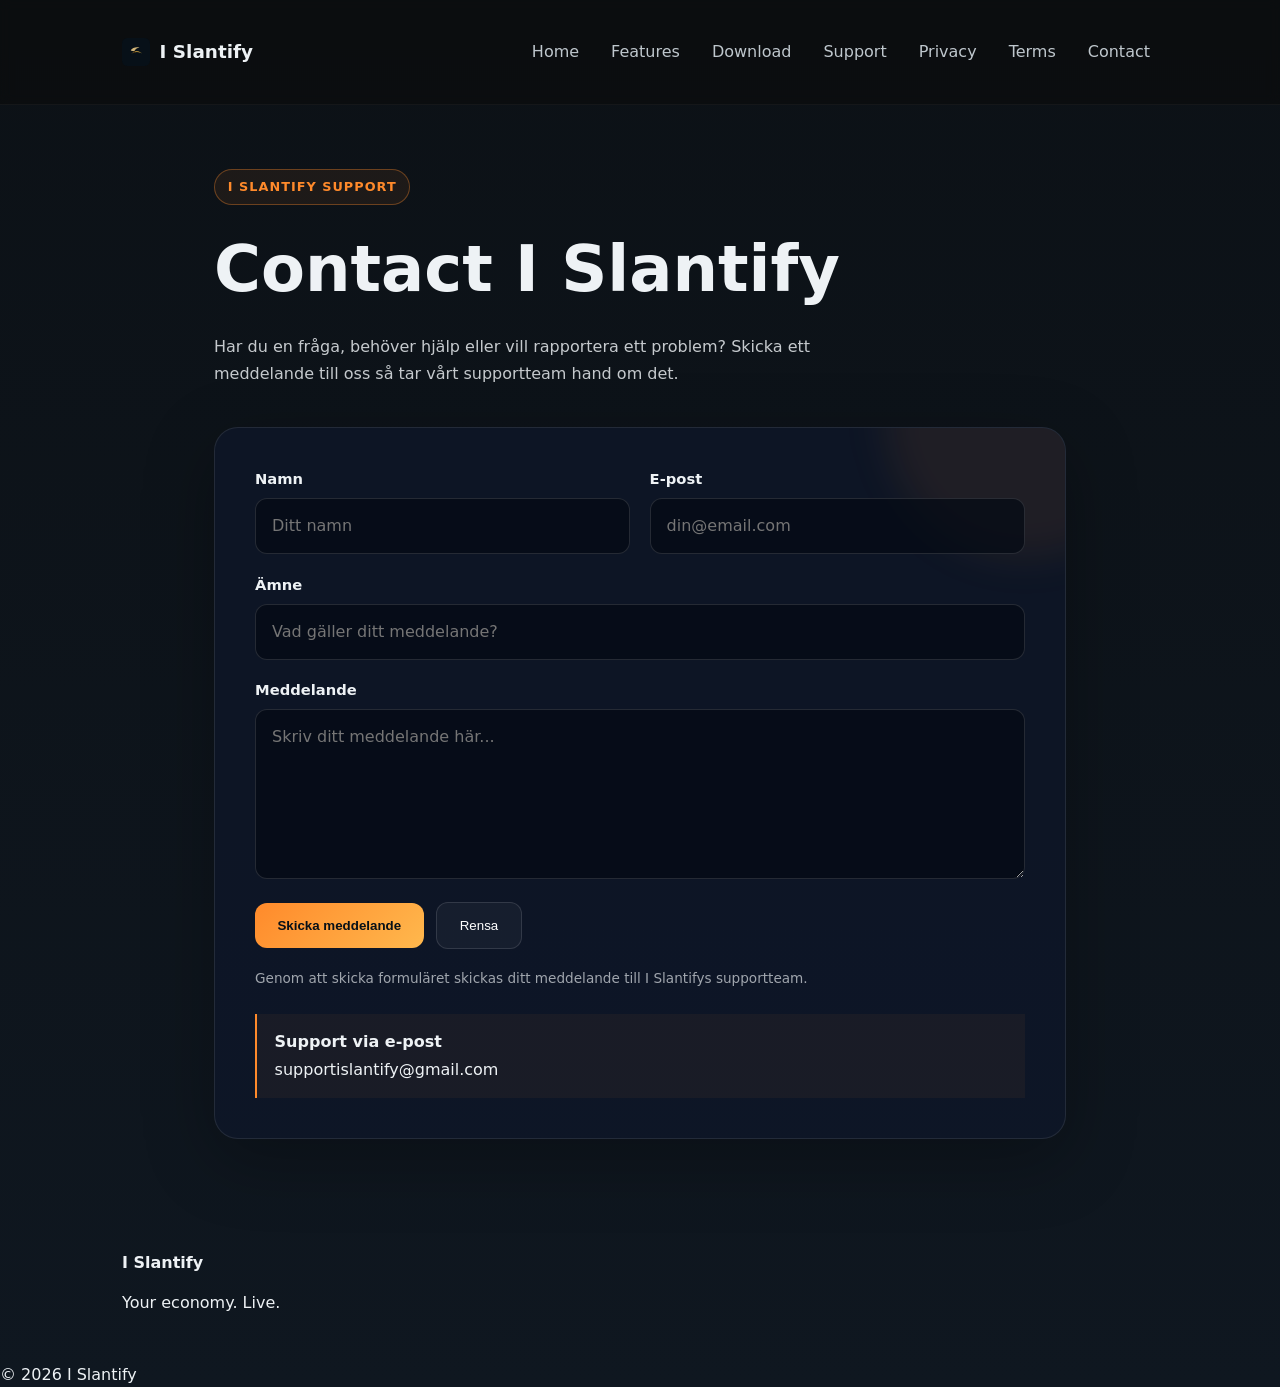
==== commit 8fa6a592: "Connect contact form to support email" ====
--- a/docs/contact/index.html
+++ b/docs/contact/index.html
@@ -4,387 +4,238 @@
   <meta charset="utf-8">
   <meta name="viewport" content="width=device-width,initial-scale=1">
 
-  <title>Kontakta oss — I Slantify</title>
-  <meta name="description" content="Kontakta I Slantify. Skicka ett meddelande till vårt supportteam.">
+  <title>Contact — I Slantify</title>
+  <meta name="description" content="Kontakta I Slantify.">
 
   <link rel="stylesheet" href="../assets/styles.css">
   <script src="../assets/config.js" defer></script>
 
   <style>
-    /* =========================================================
-       I SLANTIFY — FUTURISTIC CONTACT PAGE
-       ========================================================= */
-
     .contact-page {
-      padding: 4rem 0 6rem;
+      max-width: 900px;
+      margin: 0 auto;
+      padding: 4rem 1.5rem 5rem;
     }
 
     .contact-hero {
-      text-align: center;
-      max-width: 760px;
-      margin: 0 auto 3rem;
+      margin-bottom: 2.5rem;
     }
 
     .contact-badge {
       display: inline-flex;
       align-items: center;
       gap: .5rem;
-      padding: .55rem 1rem;
+      padding: .45rem .8rem;
       border: 1px solid rgba(255,138,43,.35);
       border-radius: 999px;
       background: rgba(255,138,43,.07);
-      color: var(--accent);
-      font-size: .78rem;
-      font-weight: 800;
+      color: #ff8a2b;
+      font-size: .8rem;
+      font-weight: 700;
       letter-spacing: .08em;
       text-transform: uppercase;
     }
 
-    .contact-badge::before {
-      content: "";
-      width: 7px;
-      height: 7px;
-      border-radius: 50%;
-      background: var(--accent);
-      box-shadow: 0 0 12px var(--accent);
-    }
-
     .contact-hero h1 {
-      margin: 1.25rem 0 .8rem;
-      font-size: clamp(2.5rem, 6vw, 4.8rem);
-      line-height: 1;
-      letter-spacing: -.04em;
-    }
-
-    .contact-hero h1 span {
-      color: var(--accent);
-      text-shadow: 0 0 35px rgba(255,138,43,.25);
-    }
-
-    .contact-hero .lead {
-      max-width: 650px;
-      margin: 0 auto;
-      color: var(--muted);
-      font-size: 1.05rem;
-      line-height: 1.75;
-    }
-
-    .contact-grid {
-      display: grid;
-      grid-template-columns: minmax(0, 1.5fr) minmax(260px, .7fr);
-      gap: 1.5rem;
-      max-width: 1050px;
-      margin: 0 auto;
+      margin: 1rem 0 .7rem;
+      font-size: clamp(2.2rem, 6vw, 4rem);
+    }
+
+    .contact-hero p {
+      max-width: 680px;
+      line-height: 1.7;
+      opacity: .82;
     }
 
     .contact-card {
       position: relative;
-      padding: 2rem;
+      overflow: hidden;
+      padding: clamp(1.4rem, 4vw, 2.5rem);
       border: 1px solid rgba(255,255,255,.09);
       border-radius: 24px;
-      background:
-        linear-gradient(
-          145deg,
-          rgba(20,28,48,.92),
-          rgba(8,14,28,.92)
-        );
-      box-shadow:
-        0 25px 70px rgba(0,0,0,.28),
-        inset 0 1px 0 rgba(255,255,255,.04);
-      overflow: hidden;
+      background: rgba(15,23,42,.72);
+      box-shadow: 0 20px 70px rgba(0,0,0,.28);
     }
 
     .contact-card::before {
       content: "";
       position: absolute;
-      width: 260px;
-      height: 260px;
+      width: 280px;
+      height: 280px;
       top: -150px;
       right: -100px;
-      background: var(--accent);
-      opacity: .07;
-      filter: blur(70px);
       border-radius: 50%;
+      background: rgba(255,138,43,.08);
+      filter: blur(20px);
       pointer-events: none;
     }
 
-    .contact-card h2 {
-      margin-top: 0;
-      margin-bottom: .5rem;
-    }
-
-    .contact-card-intro {
-      margin-top: 0;
-      margin-bottom: 1.6rem;
-      color: var(--muted);
-      line-height: 1.6;
-    }
-
     .contact-form {
+      position: relative;
+      z-index: 1;
+    }
+
+    .form-grid {
       display: grid;
-      gap: 1.15rem;
-    }
-
-    .contact-form label {
-      display: block;
-      margin-bottom: .45rem;
-      font-weight: 700;
-      font-size: .88rem;
-    }
-
-    .contact-form input,
-    .contact-form select,
-    .contact-form textarea {
+      grid-template-columns: 1fr 1fr;
+      gap: 1.2rem;
+    }
+
+    .form-field {
+      display: flex;
+      flex-direction: column;
+      gap: .5rem;
+    }
+
+    .form-field.full {
+      grid-column: 1 / -1;
+    }
+
+    .form-field label {
+      font-weight: 600;
+      font-size: .92rem;
+    }
+
+    .form-field input,
+    .form-field textarea {
       width: 100%;
       box-sizing: border-box;
-      border: 1px solid rgba(255,255,255,.10);
-      border-radius: 13px;
-      background: rgba(4,9,20,.72);
+      padding: .95rem 1rem;
+      border: 1px solid rgba(255,255,255,.12);
+      border-radius: 12px;
+      background: rgba(5,10,20,.72);
       color: #fff;
-      padding: .9rem 1rem;
       font: inherit;
       outline: none;
-      transition: .2s ease;
-    }
-
-    .contact-form input:focus,
-    .contact-form select:focus,
-    .contact-form textarea:focus {
+      transition: border-color .2s, box-shadow .2s;
+    }
+
+    .form-field input:focus,
+    .form-field textarea:focus {
       border-color: rgba(255,138,43,.65);
-      box-shadow:
-        0 0 0 3px rgba(255,138,43,.08),
-        0 0 25px rgba(255,138,43,.06);
-    }
-
-    .contact-form textarea {
+      box-shadow: 0 0 0 3px rgba(255,138,43,.1);
+    }
+
+    .form-field textarea {
       min-height: 170px;
       resize: vertical;
     }
 
-    .contact-form select {
-      appearance: auto;
-    }
-
-    .contact-form-grid {
-      display: grid;
-      grid-template-columns: 1fr 1fr;
-      gap: 1.15rem;
-    }
-
-    .field-full {
-      grid-column: 1 / -1;
-    }
-
-    .consent {
-      display: flex;
-      align-items: flex-start;
-      gap: .7rem;
-      color: var(--muted);
-      font-size: .78rem;
-      line-height: 1.55;
-    }
-
-    .consent input {
-      width: 17px;
-      height: 17px;
-      margin-top: 2px;
-      flex: 0 0 auto;
-      accent-color: var(--accent);
-    }
-
-    .consent a {
-      color: var(--accent);
-    }
-
     .contact-actions {
       display: flex;
-      gap: .75rem;
+      flex-wrap: wrap;
       align-items: center;
-      flex-wrap: wrap;
+      gap: .8rem;
+      margin-top: 1.4rem;
     }
 
     .contact-submit {
       border: 0;
-      cursor: pointer;
-      padding: .95rem 1.5rem;
-      border-radius: 13px;
-      background: linear-gradient(135deg, var(--accent), #ffb15f);
+      border-radius: 12px;
+      padding: .95rem 1.4rem;
+      background: linear-gradient(135deg, #ff8a2b, #ffb84d);
       color: #071018;
       font-weight: 800;
-      font-size: .95rem;
-      box-shadow: 0 12px 35px rgba(255,138,43,.22);
-      transition: .2s ease;
+      cursor: pointer;
+      transition: transform .2s, box-shadow .2s;
     }
 
     .contact-submit:hover {
       transform: translateY(-2px);
-      box-shadow: 0 18px 45px rgba(255,138,43,.32);
+      box-shadow: 0 12px 35px rgba(255,138,43,.25);
     }
 
     .contact-clear {
       border: 1px solid rgba(255,255,255,.12);
-      cursor: pointer;
-      padding: .95rem 1.3rem;
-      border-radius: 13px;
+      border-radius: 12px;
+      padding: .95rem 1.4rem;
       background: rgba(255,255,255,.04);
       color: #fff;
-      font-weight: 700;
-    }
-
-    .contact-status {
-      min-height: 1.3rem;
-      margin: 0;
+      cursor: pointer;
+    }
+
+    .contact-note {
+      margin-top: 1.2rem;
       font-size: .85rem;
-      font-weight: 600;
-    }
-
-    .contact-info {
-      display: grid;
-      gap: 1rem;
-    }
-
-    .info-box {
-      padding: 1.35rem;
-      border: 1px solid rgba(255,255,255,.08);
-      border-radius: 18px;
-      background: rgba(255,255,255,.025);
-    }
-
-    .info-icon {
-      font-size: 1.5rem;
-      margin-bottom: .6rem;
-    }
-
-    .info-box h3 {
-      margin: 0 0 .4rem;
-      font-size: 1rem;
-    }
-
-    .info-box p {
-      margin: 0;
-      color: var(--muted);
-      font-size: .86rem;
       line-height: 1.6;
-    }
-
-    .support-email {
-      display: inline-block;
-      margin-top: .55rem;
-      color: var(--accent);
-      font-weight: 700;
-      text-decoration: none;
-      word-break: break-word;
-    }
-
-    .support-email:hover {
-      text-decoration: underline;
-    }
-
-    @media (max-width: 800px) {
-      .contact-grid {
+      opacity: .65;
+    }
+
+    .contact-email-box {
+      margin-top: 1.5rem;
+      padding: 1rem 1.1rem;
+      border-left: 2px solid #ff8a2b;
+      background: rgba(255,138,43,.05);
+    }
+
+    .contact-email-box strong {
+      display: block;
+      margin-bottom: .25rem;
+    }
+
+    @media (max-width: 700px) {
+      .form-grid {
         grid-template-columns: 1fr;
       }
-    }
-
-    @media (max-width: 600px) {
-      .contact-page {
-        padding: 2.5rem 0 4rem;
-      }
-
-      .contact-card {
-        padding: 1.3rem;
-        border-radius: 20px;
-      }
-
-      .contact-form-grid {
-        grid-template-columns: 1fr;
-      }
-
-      .field-full {
+
+      .form-field.full {
         grid-column: auto;
       }
-
-      .contact-actions {
-        flex-direction: column;
-        align-items: stretch;
-      }
-
-      .contact-submit,
-      .contact-clear {
-        width: 100%;
-      }
     }
   </style>
 </head>
 
 <body>
 
-<header class="site-header">
-  <div class="container header-inner">
-
-    <a class="brand" href="../">
-      <img
-        src="../assets/icon-drake.svg"
-        alt="I Slantify"
-        class="drake-icon"
-        aria-hidden="true"
+  <header class="site-header">
+    <div class="container header-inner">
+
+      <a class="brand" href="../">
+        <img
+          src="../assets/icon-drake.svg"
+          alt="I Slantify drake"
+          class="drake-icon"
+          aria-hidden="true"
+        >
+        <span>I Slantify</span>
+      </a>
+
+      <nav class="main-nav" aria-label="Huvudnavigation">
+        <a href="../">Home</a>
+        <a href="../#features">Features</a>
+        <a href="../download/">Download</a>
+        <a href="../support/">Support</a>
+        <a href="../privacy/">Privacy</a>
+        <a href="../terms/">Terms</a>
+        <a href="index.html">Contact</a>
+      </nav>
+
+      <button
+        class="mobile-toggle"
+        aria-expanded="false"
+        type="button"
       >
-      <span>I Slantify</span>
-    </a>
-
-    <nav class="main-nav" aria-label="Huvudnavigation">
-      <a href="../">Hem</a>
-      <a href="../#features">Funktioner</a>
-      <a href="../download/">Ladda ner</a>
-      <a href="../support/">Support</a>
-      <a href="../privacy/">Integritet</a>
-      <a href="../terms/">Villkor</a>
-      <a href="index.html" aria-current="page">Kontakt</a>
-    </nav>
-
-    <button class="mobile-toggle" aria-expanded="false">
-      Meny
-    </button>
-
-  </div>
-</header>
-
-
-<main>
-
-  <div class="container contact-page">
-
-    <section class="contact-hero">
-
-      <div class="contact-badge">
-        I Slantify Support
-      </div>
-
-      <h1>
-        Vi är här för <span>dig.</span>
-      </h1>
-
-      <p class="lead">
-        Har du en fråga, behöver hjälp eller vill lämna feedback?
-        Skicka ett meddelande till oss så tar vårt supportteam hand om det.
-      </p>
-
-    </section>
-
-
-    <div class="contact-grid">
-
-      <!-- CONTACT FORM -->
+        Menu
+      </button>
+
+    </div>
+  </header>
+
+  <main>
+    <div class="contact-page">
+
+      <section class="contact-hero">
+        <span class="contact-badge">I SLANTIFY SUPPORT</span>
+
+        <h1>Contact I Slantify</h1>
+
+        <p>
+          Har du en fråga, behöver hjälp eller vill rapportera ett problem?
+          Skicka ett meddelande till oss så tar vårt supportteam hand om det.
+        </p>
+      </section>
 
       <section class="contact-card">
-
-        <h2>Skicka ett meddelande</h2>
-
-        <p class="contact-card-intro">
-          Fyll i formuläret nedan. Ditt meddelande skickas direkt till
-          I Slantifys support.
-        </p>
-
 
         <form
           id="contact-form"
@@ -394,7 +245,6 @@
         >
 
           <!-- FormSubmit configuration -->
-
           <input
             type="hidden"
             name="_subject"
@@ -403,45 +253,26 @@
 
           <input
             type="hidden"
+            name="_captcha"
+            value="true"
+          >
+
+          <input
+            type="hidden"
             name="_template"
             value="table"
           >
 
           <input
             type="hidden"
-            name="_captcha"
-            value="true"
-          >
-
-          <input
-            type="hidden"
-            name="_url"
+            name="_next"
             value="https://www.islantify.com/contact/"
           >
 
-          <input
-            type="hidden"
-            name="_next"
-            value="https://www.islantify.com/contact/tack.html"
-          >
-
-          <!-- Honeypot for bots -->
-
-          <input
-            type="text"
-            name="_honey"
-            tabindex="-1"
-            autocomplete="off"
-            style="display:none"
-            aria-hidden="true"
-          >
-
-
-          <div class="contact-form-grid">
-
-            <div>
+          <div class="form-grid">
+
+            <div class="form-field">
               <label for="name">Namn</label>
-
               <input
                 id="name"
                 name="name"
@@ -452,105 +283,40 @@
               >
             </div>
 
-
-            <div>
-              <label for="email">E-postadress</label>
-
+            <div class="form-field">
+              <label for="email">E-post</label>
               <input
                 id="email"
                 name="email"
                 type="email"
                 autocomplete="email"
-                placeholder="din@email.se"
+                placeholder="din@email.com"
                 required
               >
             </div>
 
-
-            <div class="field-full">
-              <label for="subject">Ärende</label>
-
-              <select
+            <div class="form-field full">
+              <label for="subject">Ämne</label>
+              <input
                 id="subject"
                 name="subject"
+                type="text"
+                placeholder="Vad gäller ditt meddelande?"
                 required
               >
-                <option value="" selected disabled>
-                  Välj vad ditt meddelande gäller
-                </option>
-
-                <option value="Allmän fråga">
-                  Allmän fråga
-                </option>
-
-                <option value="Teknisk support">
-                  Teknisk support
-                </option>
-
-                <option value="Konto och inloggning">
-                  Konto och inloggning
-                </option>
-
-                <option value="Premium och prenumeration">
-                  Premium / prenumeration
-                </option>
-
-                <option value="Bankkoppling">
-                  Bankkoppling
-                </option>
-
-                <option value="Säkerhet och integritet">
-                  Säkerhet / integritet
-                </option>
-
-                <option value="Feedback och förslag">
-                  Feedback / förslag
-                </option>
-
-                <option value="Annat">
-                  Annat
-                </option>
-
-              </select>
             </div>
 
-
-            <div class="field-full">
-
-              <label for="message">
-                Meddelande
-              </label>
-
+            <div class="form-field full">
+              <label for="message">Meddelande</label>
               <textarea
                 id="message"
                 name="message"
                 placeholder="Skriv ditt meddelande här..."
                 required
               ></textarea>
-
             </div>
 
           </div>
-
-
-          <label class="consent">
-
-            <input
-              type="checkbox"
-              required
-            >
-
-            <span>
-              Jag godkänner att I Slantify behandlar uppgifterna
-              i detta formulär för att kunna besvara mitt meddelande.
-              Läs mer i vår
-              <a href="../privacy/">
-                Integritetspolicy
-              </a>.
-            </span>
-
-          </label>
-
 
           <div class="contact-actions">
 
@@ -558,7 +324,7 @@
               type="submit"
               class="contact-submit"
             >
-              Skicka meddelande →
+              Skicka meddelande
             </button>
 
             <button
@@ -570,132 +336,44 @@
 
           </div>
 
-
-          <p
-            id="form-status"
-            class="contact-status"
-            role="status"
-            aria-live="polite"
-          ></p>
+          <p class="contact-note">
+            Genom att skicka formuläret skickas ditt meddelande till
+            I Slantifys supportteam.
+          </p>
 
         </form>
 
+        <div class="contact-email-box">
+          <strong>Support via e-post</strong>
+          <span>supportislantify@gmail.com</span>
+        </div>
+
       </section>
 
-
-      <!-- INFORMATION -->
-
-      <aside class="contact-info">
-
-        <div class="info-box">
-
-          <div class="info-icon">◈</div>
-
-          <h3>Support</h3>
-
-          <p>
-            Behöver du hjälp med I Slantify?
-            Beskriv gärna problemet så tydligt som möjligt.
-          </p>
-
-        </div>
-
-
-        <div class="info-box">
-
-          <div class="info-icon">✦</div>
-
-          <h3>Direkt till support</h3>
-
-          <p>
-            Alla meddelanden från kontaktformuläret skickas till:
-          </p>
-
-          <a
-            class="support-email"
-            href="mailto:supportislantify@gmail.com"
-          >
-            supportislantify@gmail.com
-          </a>
-
-        </div>
-
-
-        <div class="info-box">
-
-          <div class="info-icon">⌁</div>
-
-          <h3>Säkerhet & integritet</h3>
-
-          <p>
-            Skicka inte lösenord, BankID-koder eller annan
-            känslig autentiseringsinformation via kontaktformuläret.
-          </p>
-
-        </div>
-
-      </aside>
-
     </div>
-
-  </div>
-
-</main>
-
-
-<footer class="site-footer">
-
-  <div class="container footer-inner">
-
-    <div>
-      <strong>I Slantify</strong>
-      <p>Your economy. Live.</p>
+  </main>
+
+  <footer class="site-footer">
+
+    <div class="container footer-inner">
+
+      <div>
+        <strong>I Slantify</strong>
+        <p>Your economy. Live.</p>
+      </div>
+
     </div>
 
-  </div>
-
-  <div class="copyright">
-    &copy;
-    <span id="year"></span>
-    I Slantify
-  </div>
-
-</footer>
-
-
-<script>
-
-  document.getElementById("year").textContent =
-    new Date().getFullYear();
-
-  /*
-   * We deliberately do NOT prevent the form submission.
-   * The form must POST to FormSubmit so the message
-   * actually reaches supportislantify@gmail.com.
-   */
-
-  const form = document.getElementById("contact-form");
-  const status = document.getElementById("form-status");
-
-  if (form) {
-
-    form.addEventListener("submit", function () {
-
-      if (status) {
-
-        status.textContent =
-          "Skickar ditt meddelande…";
-
-        status.style.color =
-          "var(--accent)";
-
-      }
-
-    });
-
-  }
-
-</script>
+    <div class="copyright">
+      &copy; <span id="year"></span> I Slantify
+    </div>
+
+  </footer>
+
+  <script>
+    document.getElementById('year').textContent =
+      new Date().getFullYear();
+  </script>
 
 </body>
 </html>
